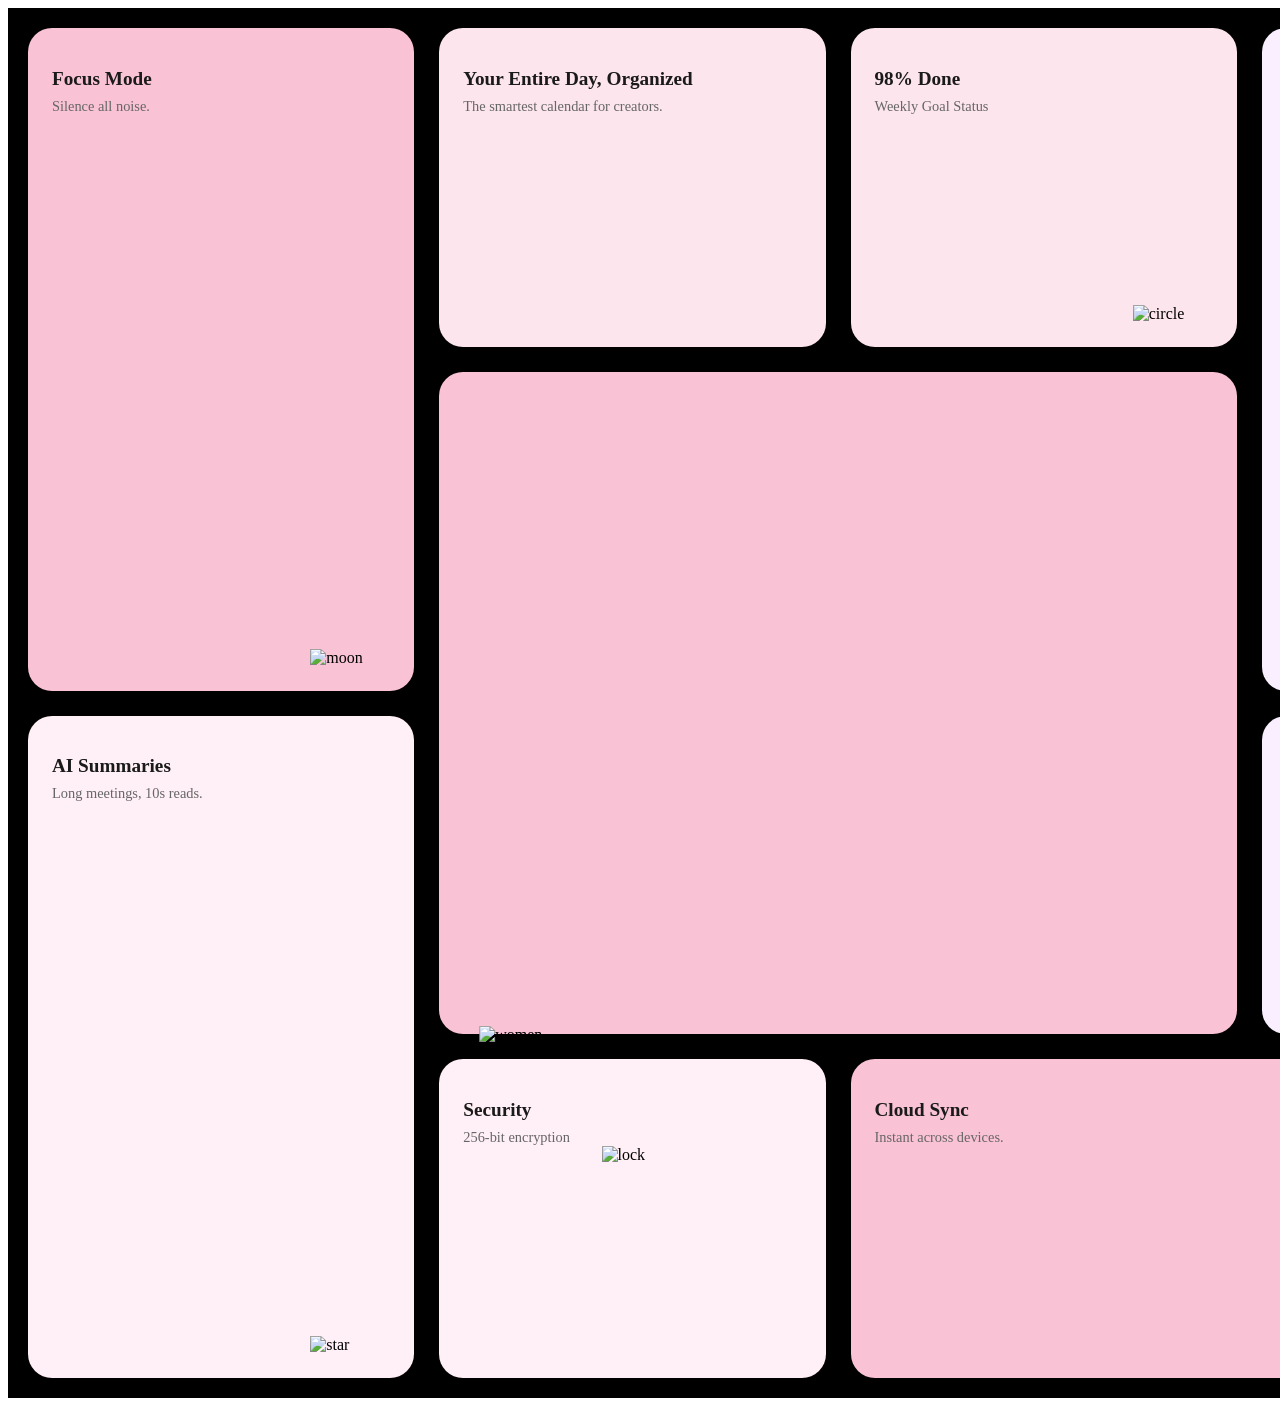
==== BENTO overlap/Index.html @ 20493053 "implement 3D image overlap with negative margins, complete 3D bento layout with refined responsive s" ====
<!DOCTYPE html>
<html lang="en">

<head>
    <meta charset="UTF-8">
    <meta name="viewport" content="width=device-width, initial-scale=1.0">
    <title>Overlap BENTO GRID</title>
    <link rel="stylesheet" href="Overlapbento.css">
</head>

<body>
    <section class="main-bentobox">
        <article class="box1 box">
            <div class="box1info">
            <h2>Focus Mode</h2>
            <p>Silence all noise.</p>
            </div>
            <img src="Images/image-removebg-preview.png" alt="moon">
        </article>

        <article class="box2 box">
            <div class="box1info">
            <h2>Your Entire Day, Organized</h2>
            <p>The smartest calendar for creators.</p>
            </div>
        </article>

        <article class="box3 box">
            <div class="box1info">
            <h2>98% Done</h2>
            <p>Weekly Goal Status</p>
            </div>
            <img src="Images/Screenshot_2026-03-23_033058-removebg-preview.png" alt="circle">
        </article>

        <article class="box4 box">
            <div class="box1info">
            <h2>Smart Analytics</h2>
            <p>Track your growth trends.</p>
            </div>
            <img src="Images/Screenshot_2026-03-23_033501-removebg-preview.png" alt="graph">
        </article>

        <article class="box5 box">
            <img src="Images/Screenshot_2026-03-23_034938-removebg-preview.png" alt="women">
        </article>

        <article class="box6 box">
            <div class="box1info">
            <h2>AI Summaries</h2>
            <p>Long meetings, 10s reads.</p>
            </div>
            <img src="Images/Screenshot_2026-03-23_033911-removebg-preview.png" alt="star">
        </article>

        <article class="box7 box">
            <div class="box1info">
            <h2>Team Collaboration</h2>
            <p>Real-time sync with your crew.</p>
            </div>
            <img src="Images/Screenshot_2026-03-23_033707-removebg-preview.png" alt="team">
        </article>

        <article class="box8 box">
            <div class="box1info">
            <h2>Security</h2>
            <p>256-bit encryption</p>
            </div>
            <img src="Images/Screenshot_2026-03-23_033011-removebg-preview.png" alt="lock">
        </article>

        <article class="box9 box">
            <div class="box1info">
             <h2>Cloud Sync</h2>
            <p>Instant across devices.</p>
            </div>
            <img src="Images/Screenshot_2026-03-23_033551-removebg-preview.png" alt="cloud">
        </article>

    </section>

</body>

</html>
---- BENTO overlap/Overlapbento.css ----
.main-bentobox {
    display: grid;
    /* 12 columns give us the math we need for tiny vs wide boxes */
    grid-template-columns: repeat(8, 1fr);
    grid-template-rows: repeat(8, 1fr);
    grid-template-areas:
        "box1 box1 box2 box2 box3 box3 box4 box4"
        "box1 box1 box2 box2 box3 box3 box4 box4"
        "box1 box1 box5 box5 box5 box5 box4 box4"
        "box1 box1 box5 box5 box5 box5 box4 box4"
        "box6 box6 box5 box5 box5 box5 box7 box7"
        "box6 box6 box5 box5 box5 box5 box7 box7"
        "box6 box6 box8 box8 box9 box9 box9 box9"
        "box6 box6 box8 box8 box9 box9 box9 box9";


    gap: 25px;
    height: 150vh;
    width: 180vh;
    padding: 20px;
    background-color: #000000;
    margin: 0 auto;
}

.box1 {
    grid-area: box1;
    background-color: rgb(250, 194, 213);
}

.box2 {
    grid-area: box2;
    background-color: rgb(252, 229, 237);
}

.box3 {
    grid-area: box3;
    background-color: rgb(252, 229, 237);
}

.box4 {
    grid-area: box4;
    background-color: rgb(249, 239, 255);
}

.box5 {
    grid-area: box5;
    background-color: rgb(250, 194, 213);
}

.box6 {
    grid-area: box6;
    background-color: rgb(255, 239, 246);
}

.box7 {
    grid-area: box7;
    background-color: rgb(249, 239, 255);
}

.box8 {
    grid-area: box8;
    background-color: rgb(255, 239, 246);
}

.box9 {
    grid-area: box9;
    background-color: rgb(250, 194, 213);
}


.box {
    display: flex;
    flex-direction: column;
    /* Stack text on top of image */
    justify-content: flex-start;
    position: relative;
    /* Essential for the pop-out effect */
    border-radius: 24px;
    padding: 24px;
    border: none;
    /* OG image doesn't have borders, just colors */
    overflow: hidden;
    /* Start with hidden, we will override for Box 2 */
}

/* Make images behave */
.box img {
    width: auto;
    height: auto;
    max-width: 100%;
    /* Prevents image from breaking the box */
    align-self: center;
    margin-top: auto;
    /* Pushes image to the bottom of the card */
}

.box h2 {
    font-size: 1.2rem;
    margin-bottom: 8px;
    color: #1a1a1a;
}

.box p {
    font-size: 0.9rem;
    color: #666;
    margin: 0;
}

.box2 {
    grid-area: box2;
    background-color: rgb(252, 229, 237);
    overflow: visible !important;
    /* Let the image leak out */
}

.box2 img {
    width: 200px;
    height: auto;
    transform: rotate(-5deg) translateY(-30px);
    /* Tilts the phone for a 3D vibe */
    filter: drop-shadow(0 20px 40px rgba(0, 0, 0, 0.15));
    /* Adds depth shadow */
}




.box5 {
    grid-area: box5;
    background-color: rgb(250, 194, 213);
    position: relative;
    overflow: visible !important;
    /* CRITICAL: Allows her head to leave the box */
    z-index: 10;
    /* Put her on top of other boxes */
}

.box5 img {
    width: 90%;
    /* Make her slightly wider to feel "large" */
    position: absolute;
    bottom: 0;
    /* Anchors her feet/bottom to the box */
    left: 50%;
    transform: translateX(-50%);
    margin-bottom: -10px;
    /* Slight bleed at the bottom */
    margin-top: -100px;
    /* This PULLS her head up into Box 2 and 3 */
}

/* Small Status Icons (Moon, Lock, Circle, Star) */

.box1 img,
.box3 img,
.box6 img{
  width: 80px;
height: auto;
object-fit: contain;
align-self: flex-end;
/* Puts them in the bottom corner */
}

/* Medium Feature Images (Graph, Team) */
.box4 img,
.box7 img {
    width: 150px;
    height: auto;
    margin-top: 15px;
}

.box9 {
    display: flex;

}

.box9 img {
    width: 200px;
    align-self: end;
    height: 250px;
    padding-bottom: 100px;
}

.box8 {
    display: flex;

}

.box8 img {
    width: 200px;
    align-self: end;
    height: 250px;
    padding-bottom: 100px;
}
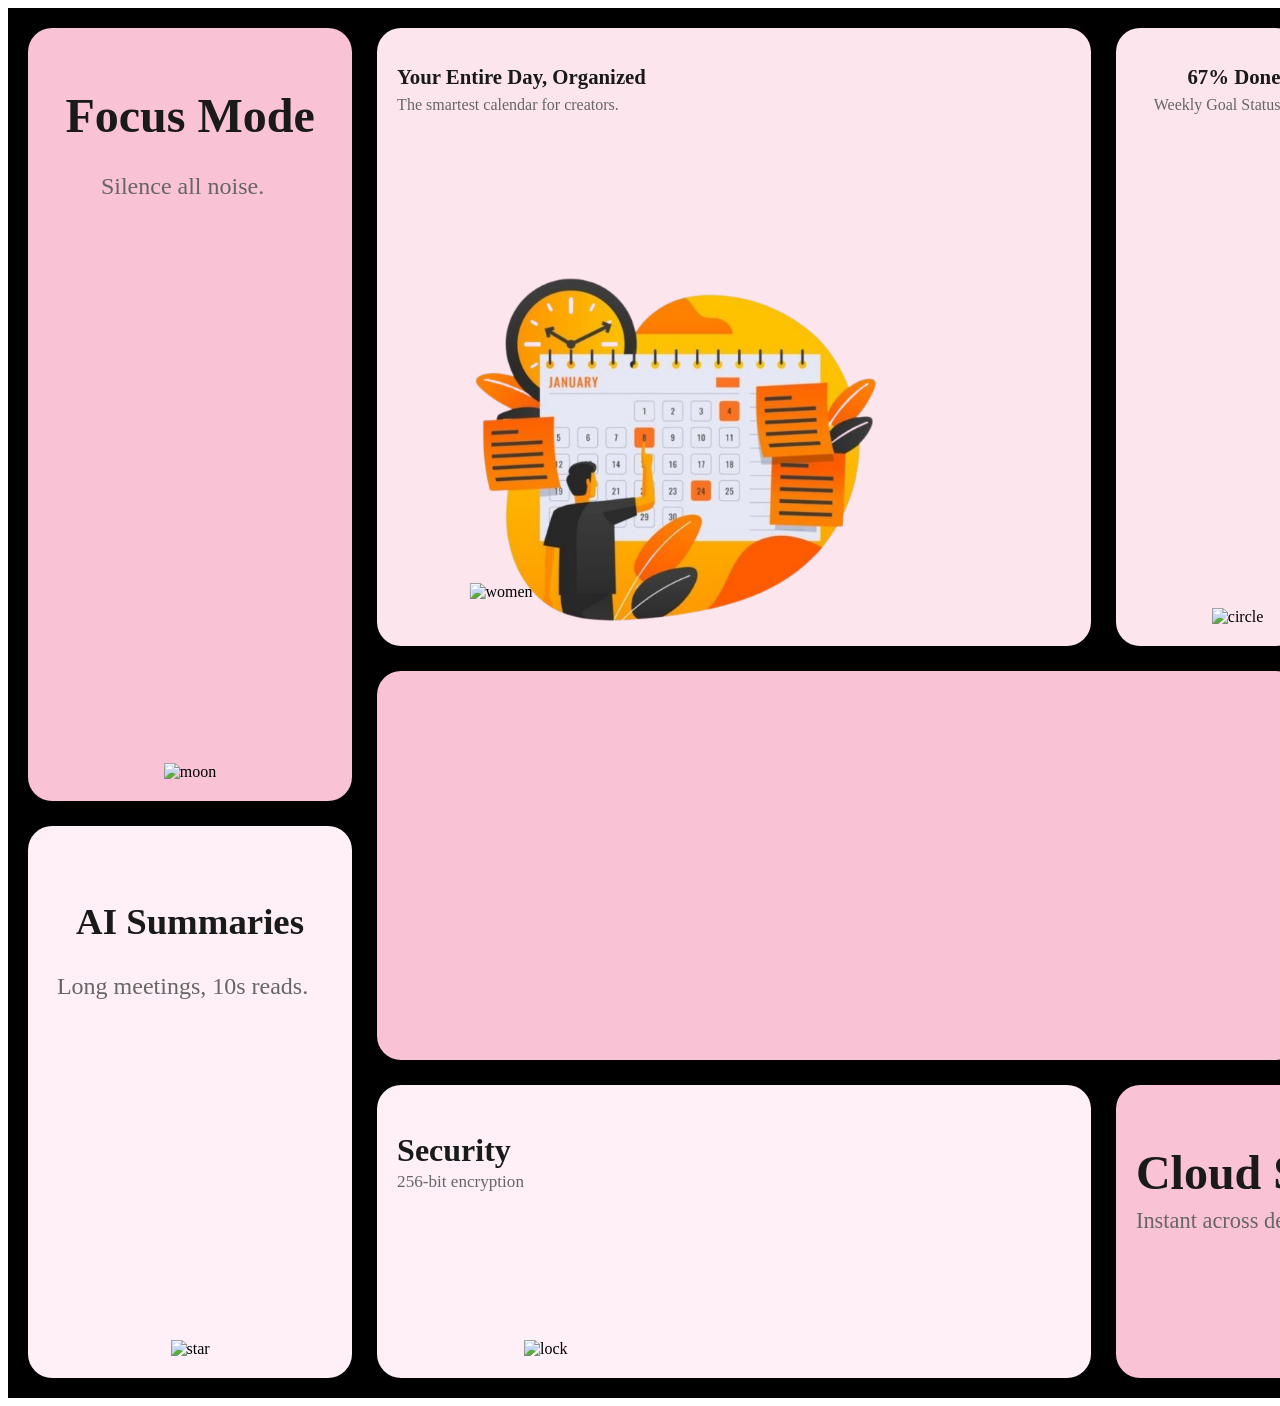
==== commit c7019024: "changed size of images, text and color changed, now design looks good" ====
--- a/BENTO overlap/Index.html
+++ b/BENTO overlap/Index.html
@@ -19,22 +19,23 @@
         </article>
 
         <article class="box2 box">
-            <div class="box1info">
+            <div class="box2info">
             <h2>Your Entire Day, Organized</h2>
             <p>The smartest calendar for creators.</p>
             </div>
+            <img src="images/Screenshot_2026-03-24_221417-removebg-preview.png" alt="calender">
         </article>
 
         <article class="box3 box">
-            <div class="box1info">
-            <h2>98% Done</h2>
+            <div class="box3info">
+            <h2>67% Done</h2>
             <p>Weekly Goal Status</p>
             </div>
-            <img src="Images/Screenshot_2026-03-23_033058-removebg-preview.png" alt="circle">
+            <img src="Images/image-removebgreview.png" alt="circle">
         </article>
 
         <article class="box4 box">
-            <div class="box1info">
+            <div class="box4info">
             <h2>Smart Analytics</h2>
             <p>Track your growth trends.</p>
             </div>
@@ -46,7 +47,7 @@
         </article>
 
         <article class="box6 box">
-            <div class="box1info">
+            <div class="box6info">
             <h2>AI Summaries</h2>
             <p>Long meetings, 10s reads.</p>
             </div>
@@ -54,7 +55,7 @@
         </article>
 
         <article class="box7 box">
-            <div class="box1info">
+            <div class="box7info">
             <h2>Team Collaboration</h2>
             <p>Real-time sync with your crew.</p>
             </div>
@@ -62,7 +63,7 @@
         </article>
 
         <article class="box8 box">
-            <div class="box1info">
+            <div class="box8info">
             <h2>Security</h2>
             <p>256-bit encryption</p>
             </div>
@@ -70,7 +71,7 @@
         </article>
 
         <article class="box9 box">
-            <div class="box1info">
+            <div class="box9info">
              <h2>Cloud Sync</h2>
             <p>Instant across devices.</p>
             </div>
--- a/BENTO overlap/Overlapbento.css
+++ b/BENTO overlap/Overlapbento.css
@@ -1,8 +1,8 @@
 .main-bentobox {
     display: grid;
     /* 12 columns give us the math we need for tiny vs wide boxes */
-    grid-template-columns: repeat(8, 1fr);
-    grid-template-rows: repeat(8, 1fr);
+    grid-template-columns: repeat(auto-fit, minmax(8, 1fr));
+    grid-template-rows: repeat(auto-fit, minmax(8, 1fr));
     grid-template-areas:
         "box1 box1 box2 box2 box3 box3 box4 box4"
         "box1 box1 box2 box2 box3 box3 box4 box4"
@@ -20,6 +20,7 @@
     padding: 20px;
     background-color: #000000;
     margin: 0 auto;
+    
 }
 
 .box1 {
@@ -76,7 +77,7 @@
     position: relative;
     /* Essential for the pop-out effect */
     border-radius: 24px;
-    padding: 24px;
+    padding: 20px;
     border: none;
     /* OG image doesn't have borders, just colors */
     overflow: hidden;
@@ -95,7 +96,7 @@
 }
 
 .box h2 {
-    font-size: 1.2rem;
+    font-size: 1rem;
     margin-bottom: 8px;
     color: #1a1a1a;
 }
@@ -105,25 +106,6 @@
     color: #666;
     margin: 0;
 }
-
-.box2 {
-    grid-area: box2;
-    background-color: rgb(252, 229, 237);
-    overflow: visible !important;
-    /* Let the image leak out */
-}
-
-.box2 img {
-    width: 200px;
-    height: auto;
-    transform: rotate(-5deg) translateY(-30px);
-    /* Tilts the phone for a 3D vibe */
-    filter: drop-shadow(0 20px 40px rgba(0, 0, 0, 0.15));
-    /* Adds depth shadow */
-}
-
-
-
 
 .box5 {
     grid-area: box5;
@@ -134,9 +116,9 @@
     z-index: 10;
     /* Put her on top of other boxes */
 }
-
 .box5 img {
-    width: 90%;
+    width: 80%;
+    height: 125%;
     /* Make her slightly wider to feel "large" */
     position: absolute;
     bottom: 0;
@@ -150,45 +132,148 @@
 }
 
 /* Small Status Icons (Moon, Lock, Circle, Star) */
-
-.box1 img,
-.box3 img,
-.box6 img{
-  width: 80px;
-height: auto;
-object-fit: contain;
-align-self: flex-end;
-/* Puts them in the bottom corner */
-}
-
-/* Medium Feature Images (Graph, Team) */
-.box4 img,
-.box7 img {
-    width: 150px;
-    height: auto;
-    margin-top: 15px;
-}
-
+.box1{
+    display: flex;
+    flex-direction: column;
+}
+.box1 h2{
+    font-size: 3rem;
+    text-align: center;
+}
+.box1 p{
+    text-align: center;
+    padding-right: 15px;
+    font-size: 1.5rem;
+    margin-top: 30px;
+}
+
+.box2{
+    display: flex;
+    flex-direction: column;
+}
+.box2 h2{
+    font-size: 1.3rem;
+    margin-bottom: 7px
+}
+.box2 p{
+    font-size: 1rem;
+}
+.box2 img{
+    width: 60%;
+    padding-right: 120px;
+    padding-top: 8%;
+}
+
+.box3{
+    display: flex;
+    flex-direction: column;
+}
+.box3 h2{
+    text-align: end;
+    font-size: 1.3rem;
+    margin-bottom: 7px 
+}
+.box3 p{
+    font-size: 1rem;
+    text-align: end;
+}
+.box3 img{
+    padding-top: 8%;
+    padding-left: 45%;
+    width: 40%;
+}
+
+.box4{
+    display: flex;
+    flex-direction: column;
+}
+.box4 h2{
+    padding-top: 8%;
+    font-size: 2.3rem;
+    text-align: center;
+}
+.box4 p{
+    text-align: center;
+    padding-right: 15px;
+    font-size: 1.5rem;
+    margin-top: 30px;
+}
+
+.box6{
+    display: flex;
+    flex-direction: column;
+}
+.box6 h2{
+    padding-top: 8%;
+    font-size: 2.3rem;
+    text-align: center;
+}
+.box6 p{
+    text-align: center;
+    padding-right: 15px;
+    font-size: 1.5rem;
+    margin-top: 30px;
+}
+
+.box7{
+    display: flex;
+    flex-direction: column;
+}
+.box7 h2{
+    font-size: 1.5rem;
+    margin-bottom: 3px;
+}
+.box7 p{
+    font-size: 1.07rem;
+}
+.box7 img{
+    padding-left: 80px;
+    width: 86%;
+}
+
+
+.box8{
+    display: flex;
+    flex-direction: row;
+}
+.box8 h2{
+    margin-bottom: 3px;
+    font-size: 2rem;
+}
+.box8 p{
+    font-size: 1.07rem;
+}
+.box8 h2,
+.box8 p{
+    display: flex;
+    flex-direction: column;
+}
+.box8 img{
+    width: 66%;
+    padding-left: 0%;
+    
+}
+
+
+.box9info{
+    display: flex;
+    flex-direction: column;
+    justify-content: space-between;
+}
 .box9 {
     display: flex;
-
-}
-
-.box9 img {
-    width: 200px;
-    align-self: end;
-    height: 250px;
-    padding-bottom: 100px;
-}
-
-.box8 {
-    display: flex;
-
-}
-
-.box8 img {
-    width: 200px;
-    align-self: end;
-    height: 250px;
-    padding-bottom: 100px;
-}+    flex-direction: column;
+    flex-wrap: wrap;
+}
+.box9 h2{
+    font-size: 3rem;
+}
+.box9 p{
+    font-size: 1.4rem;
+}
+.box9 img{
+    width: 40%;
+    height: 140%;
+}
+
+
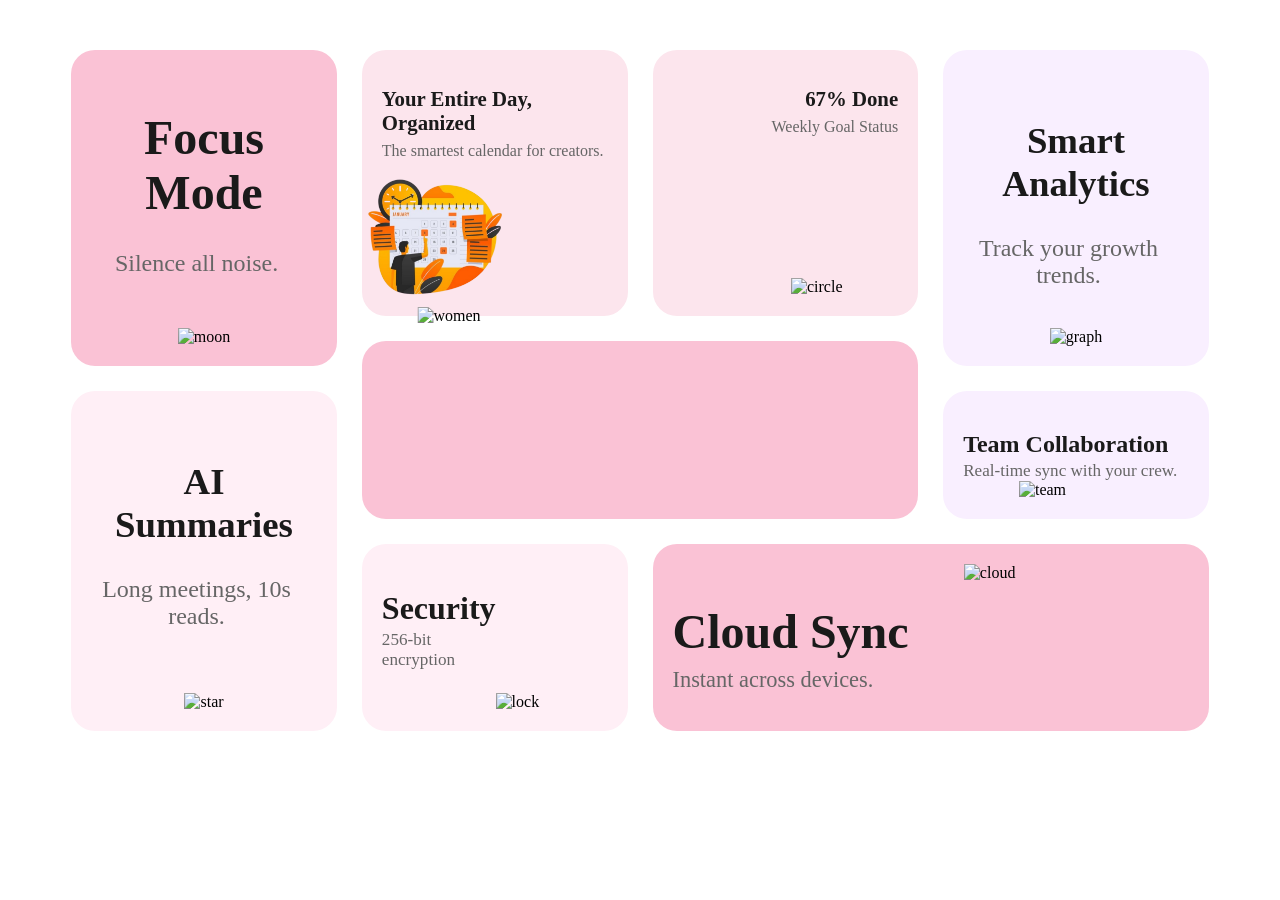
==== commit b2f804d3: "yo" ====
--- a/BENTO overlap/Index.html
+++ b/BENTO overlap/Index.html
@@ -16,7 +16,7 @@
             <p>Silence all noise.</p>
             </div>
             <img src="Images/image-removebg-preview.png" alt="moon">
-        </article>
+        </article>      
 
         <article class="box2 box">
             <div class="box2info">
--- a/BENTO overlap/Overlapbento.css
+++ b/BENTO overlap/Overlapbento.css
@@ -1,8 +1,8 @@
 .main-bentobox {
     display: grid;
-    /* 12 columns give us the math we need for tiny vs wide boxes */
-    grid-template-columns: repeat(auto-fit, minmax(8, 1fr));
-    grid-template-rows: repeat(auto-fit, minmax(8, 1fr));
+    grid-template-columns: repeat(8, 1fr);
+    /* Fixed 8 columns for your area map */
+    grid-template-rows: auto;
     grid-template-areas:
         "box1 box1 box2 box2 box3 box3 box4 box4"
         "box1 box1 box2 box2 box3 box3 box4 box4"
@@ -13,14 +13,13 @@
         "box6 box6 box8 box8 box9 box9 box9 box9"
         "box6 box6 box8 box8 box9 box9 box9 box9";
 
-
     gap: 25px;
-    height: 150vh;
-    width: 180vh;
-    padding: 20px;
-    background-color: #000000;
-    margin: 0 auto;
-    
+    width: 90%;
+    /* Use % instead of vh for width */
+    max-width: 1200px;
+    /* Prevents it from getting too huge on 4K screens */
+    margin: 50px auto;
+    /* Centers the grid */
 }
 
 .box1 {
@@ -116,6 +115,7 @@
     z-index: 10;
     /* Put her on top of other boxes */
 }
+
 .box5 img {
     width: 80%;
     height: 125%;
@@ -132,148 +132,239 @@
 }
 
 /* Small Status Icons (Moon, Lock, Circle, Star) */
-.box1{
-    display: flex;
-    flex-direction: column;
-}
-.box1 h2{
+.box1 {
+    display: flex;
+    flex-direction: column;
+}
+
+.box1 h2 {
     font-size: 3rem;
     text-align: center;
 }
-.box1 p{
+
+.box1 p {
     text-align: center;
     padding-right: 15px;
     font-size: 1.5rem;
     margin-top: 30px;
 }
 
-.box2{
-    display: flex;
-    flex-direction: column;
-}
-.box2 h2{
+.box2 {
+    display: flex;
+    flex-direction: column;
+}
+
+.box2 h2 {
     font-size: 1.3rem;
     margin-bottom: 7px
 }
-.box2 p{
+
+.box2 p {
     font-size: 1rem;
 }
-.box2 img{
+
+.box2 img {
     width: 60%;
     padding-right: 120px;
     padding-top: 8%;
 }
 
-.box3{
-    display: flex;
-    flex-direction: column;
-}
-.box3 h2{
+.box3 {
+    display: flex;
+    flex-direction: column;
+}
+
+.box3 h2 {
     text-align: end;
     font-size: 1.3rem;
-    margin-bottom: 7px 
-}
-.box3 p{
+    margin-bottom: 7px
+}
+
+.box3 p {
     font-size: 1rem;
     text-align: end;
 }
-.box3 img{
+
+.box3 img {
     padding-top: 8%;
     padding-left: 45%;
     width: 40%;
 }
 
-.box4{
-    display: flex;
-    flex-direction: column;
-}
-.box4 h2{
+.box4 {
+    display: flex;
+    flex-direction: column;
+}
+
+.box4 h2 {
     padding-top: 8%;
     font-size: 2.3rem;
     text-align: center;
 }
-.box4 p{
+
+.box4 p {
     text-align: center;
     padding-right: 15px;
     font-size: 1.5rem;
     margin-top: 30px;
 }
 
-.box6{
-    display: flex;
-    flex-direction: column;
-}
-.box6 h2{
+.box6 {
+    display: flex;
+    flex-direction: column;
+}
+
+.box6 h2 {
     padding-top: 8%;
     font-size: 2.3rem;
     text-align: center;
 }
-.box6 p{
+
+.box6 p {
     text-align: center;
     padding-right: 15px;
     font-size: 1.5rem;
     margin-top: 30px;
 }
 
-.box7{
-    display: flex;
-    flex-direction: column;
-}
-.box7 h2{
+.box7 {
+    display: flex;
+    flex-direction: column;
+}
+
+.box7 h2 {
     font-size: 1.5rem;
     margin-bottom: 3px;
 }
-.box7 p{
+
+.box7 p {
     font-size: 1.07rem;
 }
-.box7 img{
+
+.box7 img {
     padding-left: 80px;
     width: 86%;
 }
 
 
-.box8{
+.box8 {
     display: flex;
     flex-direction: row;
 }
-.box8 h2{
+
+.box8 h2 {
     margin-bottom: 3px;
     font-size: 2rem;
 }
-.box8 p{
+
+.box8 p {
     font-size: 1.07rem;
 }
+
 .box8 h2,
-.box8 p{
-    display: flex;
-    flex-direction: column;
-}
-.box8 img{
+.box8 p {
+    display: flex;
+    flex-direction: column;
+}
+
+.box8 img {
     width: 66%;
     padding-left: 0%;
-    
-}
-
-
-.box9info{
+
+}
+
+
+.box9info {
     display: flex;
     flex-direction: column;
     justify-content: space-between;
 }
+
 .box9 {
     display: flex;
     flex-direction: column;
     flex-wrap: wrap;
 }
-.box9 h2{
+
+.box9 h2 {
     font-size: 3rem;
 }
-.box9 p{
+
+.box9 p {
     font-size: 1.4rem;
 }
-.box9 img{
+
+.box9 img {
     width: 40%;
     height: 140%;
 }
 
 
+/* --- RESPONSIVE FIXES --- */
+
+/* Tablet & Small Laptops */
+@media (max-width: 1024px) {
+    .main-bentobox {
+        width: 95%;
+        height: auto;
+        grid-template-columns: repeat(2, 1fr);
+        grid-template-rows: auto;
+        grid-template-areas:
+            "box1 box2"
+            "box3 box4"
+            "box5 box5" 
+            "box6 box7"
+            "box8 box9";
+    }
+
+    .box5 {
+        min-height: 400px;
+        overflow: visible !important;
+    }
+
+    .box5 img {
+        width: 100%;
+        height: 120%; /* Keeps the 3D overlap */
+        object-fit: contain; /* THE FIX: Prevents squashing */
+        margin-top: -60px;
+    }
+}
+
+/* Mobile Phones */
+@media (max-width: 768px) {
+    .main-bentobox {
+        display: flex;
+        flex-direction: column;
+        gap: 15px;
+        padding: 15px;
+    }
+
+    .box {
+        width: 100%;
+        min-height: 300px;
+        height: auto;
+    }
+
+    /* Fixing the specific "Squash" in Box 5 */
+    .box5 {
+        height: 450px;
+        display: flex;
+        flex-direction: column;
+        justify-content: center;
+    }
+
+    .box5 img {
+        width: 100%;
+        height: 90%; 
+        object-fit: contain; /* THE FIX: Ensures original aspect ratio */
+        margin-top: 0;
+        position: relative;
+        bottom: 0;
+        transform: none;
+    }
+
+    /* Scale down the giant text for mobile */
+    .box1 h2, .box4 h2, .box6 h2, .box9 h2 {
+        font-size: 2.2rem;
+    }
+}
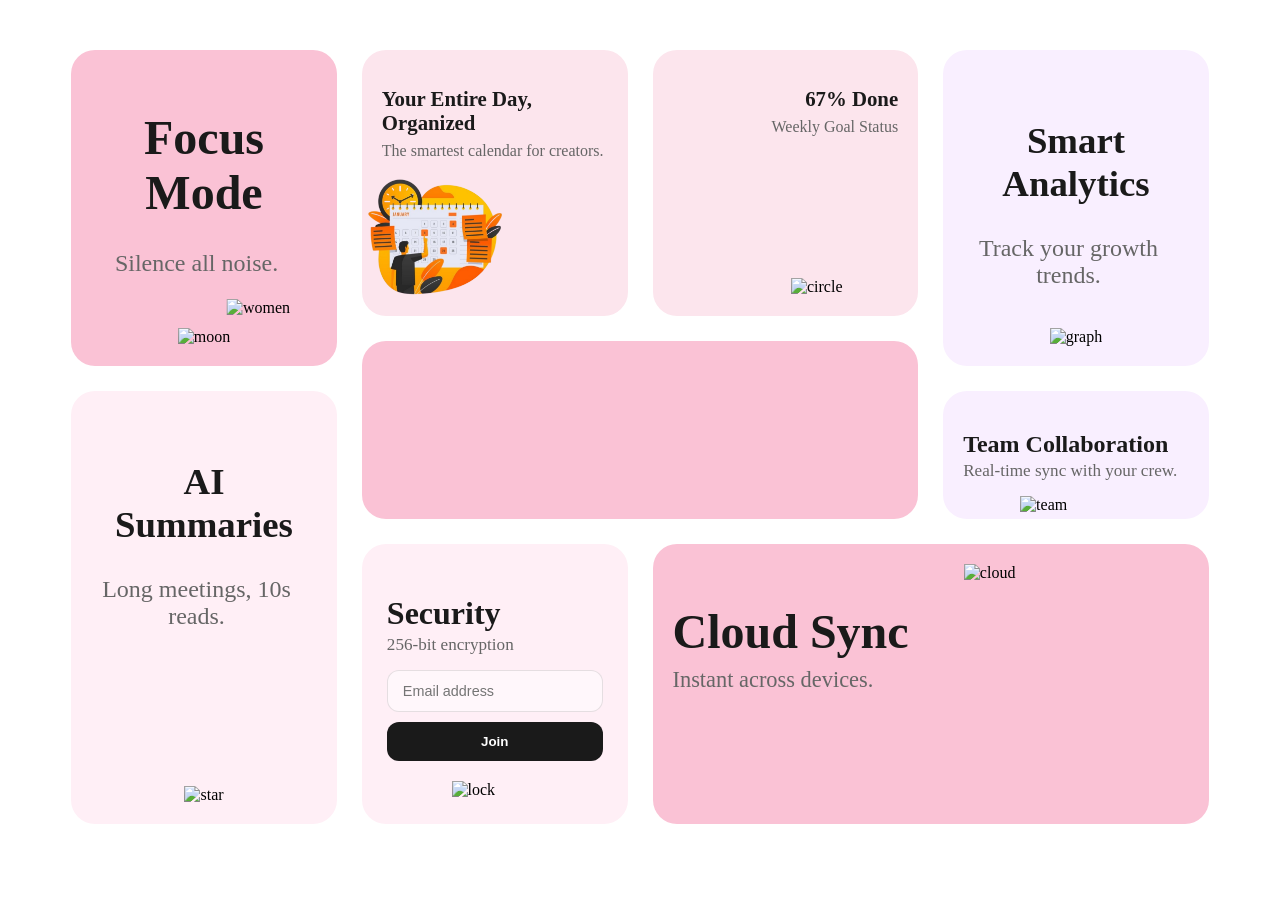
==== commit ca9e96ea: "feat: implement responsiveness, interactive animations, and functional forms - Added @media queries " ====
--- a/BENTO overlap/Index.html
+++ b/BENTO overlap/Index.html
@@ -12,32 +12,32 @@
     <section class="main-bentobox">
         <article class="box1 box">
             <div class="box1info">
-            <h2>Focus Mode</h2>
-            <p>Silence all noise.</p>
+                <h2>Focus Mode</h2>
+                <p>Silence all noise.</p>
             </div>
             <img src="Images/image-removebg-preview.png" alt="moon">
-        </article>      
+        </article>
 
         <article class="box2 box">
             <div class="box2info">
-            <h2>Your Entire Day, Organized</h2>
-            <p>The smartest calendar for creators.</p>
+                <h2>Your Entire Day, Organized</h2>
+                <p>The smartest calendar for creators.</p>
             </div>
             <img src="images/Screenshot_2026-03-24_221417-removebg-preview.png" alt="calender">
         </article>
 
         <article class="box3 box">
             <div class="box3info">
-            <h2>67% Done</h2>
-            <p>Weekly Goal Status</p>
+                <h2>67% Done</h2>
+                <p>Weekly Goal Status</p>
             </div>
             <img src="Images/image-removebgreview.png" alt="circle">
         </article>
 
         <article class="box4 box">
             <div class="box4info">
-            <h2>Smart Analytics</h2>
-            <p>Track your growth trends.</p>
+                <h2>Smart Analytics</h2>
+                <p>Track your growth trends.</p>
             </div>
             <img src="Images/Screenshot_2026-03-23_033501-removebg-preview.png" alt="graph">
         </article>
@@ -48,32 +48,36 @@
 
         <article class="box6 box">
             <div class="box6info">
-            <h2>AI Summaries</h2>
-            <p>Long meetings, 10s reads.</p>
+                <h2>AI Summaries</h2>
+                <p>Long meetings, 10s reads.</p>
             </div>
             <img src="Images/Screenshot_2026-03-23_033911-removebg-preview.png" alt="star">
         </article>
 
         <article class="box7 box">
             <div class="box7info">
-            <h2>Team Collaboration</h2>
-            <p>Real-time sync with your crew.</p>
+                <h2>Team Collaboration</h2>
+                <p>Real-time sync with your crew.</p>
             </div>
             <img src="Images/Screenshot_2026-03-23_033707-removebg-preview.png" alt="team">
         </article>
 
         <article class="box8 box">
             <div class="box8info">
-            <h2>Security</h2>
-            <p>256-bit encryption</p>
+                <h2>Security</h2>
+                <p>256-bit encryption</p>
+                <form class="bento-form">
+                    <input type="email" placeholder="Email address" required>
+                    <button type="submit">Join</button>
+                </form>
             </div>
             <img src="Images/Screenshot_2026-03-23_033011-removebg-preview.png" alt="lock">
         </article>
 
         <article class="box9 box">
             <div class="box9info">
-             <h2>Cloud Sync</h2>
-            <p>Instant across devices.</p>
+                <h2>Cloud Sync</h2>
+                <p>Instant across devices.</p>
             </div>
             <img src="Images/Screenshot_2026-03-23_033551-removebg-preview.png" alt="cloud">
         </article>
--- a/BENTO overlap/Overlapbento.css
+++ b/BENTO overlap/Overlapbento.css
@@ -107,6 +107,9 @@
 }
 
 .box5 {
+    display: flex;
+    flex-direction: column;
+    justify-content: center;
     grid-area: box5;
     background-color: rgb(250, 194, 213);
     position: relative;
@@ -119,8 +122,6 @@
 .box5 img {
     width: 80%;
     height: 125%;
-    /* Make her slightly wider to feel "large" */
-    position: absolute;
     bottom: 0;
     /* Anchors her feet/bottom to the box */
     left: 50%;
@@ -227,9 +228,12 @@
     margin-top: 30px;
 }
 
+
 .box7 {
     display: flex;
     flex-direction: column;
+    justify-content: space-between;
+    gap: 15px;
 }
 
 .box7 h2 {
@@ -243,13 +247,15 @@
 
 .box7 img {
     padding-left: 80px;
-    width: 86%;
-}
+    width: 85%;
+    margin-bottom: -15px;
+}
+
 
 
 .box8 {
     display: flex;
-    flex-direction: row;
+    flex-direction: column;
 }
 
 .box8 h2 {
@@ -268,9 +274,9 @@
 }
 
 .box8 img {
-    width: 66%;
+    width: 40%;
+    padding-top: 20px;
     padding-left: 0%;
-
 }
 
 
@@ -354,6 +360,7 @@
     }
 
     .box5 img {
+        align-items: center;
         width: 100%;
         height: 90%; 
         object-fit: contain; /* THE FIX: Ensures original aspect ratio */
@@ -367,4 +374,107 @@
     .box1 h2, .box4 h2, .box6 h2, .box9 h2 {
         font-size: 2.2rem;
     }
+}
+
+
+/* The Global Smoothness */
+.box {
+    /* ... keep your existing styles ... */
+    transition: transform 0.3s ease, box-shadow 0.3s ease;
+    cursor: pointer;
+}
+
+.box:hover {
+    transform: translateY(-5px); /* Lift the box slightly */
+    box-shadow: 0 10px 20px rgba(0, 0, 0, 0.1);
+    z-index: 20; /* Ensure the hovered box stays on top */
+}
+
+/* The "Floating" Animation */
+@keyframes float {
+    0% {
+        transform: translateY(0px);
+    }
+    50% {
+        transform: translateY(-10px);
+    }
+    100% {
+        transform: translateY(0px);
+    }
+}
+
+/* Apply this to your 3D icons (Moon, Lock, Star, etc.) */
+.box img {
+    animation: float 4s ease-in-out infinite;
+}
+/* Offset the timing so they don't all float at the exact same time */
+.box2 img { animation-delay: 0.5s; }
+.box4 img { animation-delay: 1s; }
+.box6 img { animation-delay: 1.5s; }
+
+/* Specific Interaction: Scale Up on Hover */
+.box:hover img {
+    transform: scale(1.1) translateY(-10px);
+    transition: transform 0.3s cubic-bezier(0.175, 0.885, 0.32, 1.275); /* Adds a "bounce" effect */
+}
+
+/* Special Case: The Box 5 Hero */
+.box5:hover img {
+    /* Keeps the horizontal centering while adding the scale */
+    transform: translateX(-50%) scale(1.05); 
+}
+
+
+
+/* --- Functional Phase: Form Styling --- */
+.bento-form {
+    display: flex;
+    flex-direction: column;
+    gap: 10px;
+    margin-top: 15px;
+    width: 100%;
+}
+
+.bento-form input {
+    padding: 12px 15px;
+    border-radius: 12px;
+    border: 1px solid rgba(0, 0, 0, 0.1);
+    background: rgba(255, 255, 255, 0.5);
+    font-size: 0.9rem;
+    outline: none;
+    transition: all 0.3s ease;
+}
+
+.bento-form input:focus {
+    background: #ffffff;
+    border-color: #1a1a1a;
+    box-shadow: 0 0 0 4px rgba(0, 0, 0, 0.05);
+}
+
+.bento-form button {
+    padding: 12px;
+    border-radius: 12px;
+    border: none;
+    background: #1a1a1a;
+    color: white;
+    font-weight: 600;
+    cursor: pointer;
+    transition: transform 0.2s ease, background 0.3s ease;
+}
+
+.bento-form button:hover {
+    background: #333;
+    transform: scale(1.02);
+}
+
+.bento-form button:active {
+    transform: scale(0.98);
+}
+
+/* Adjusting the container for the form */
+.box8 {
+    display: flex;
+    flex-direction: column;
+    justify-content: center;
+    padding: 25px;
 }
